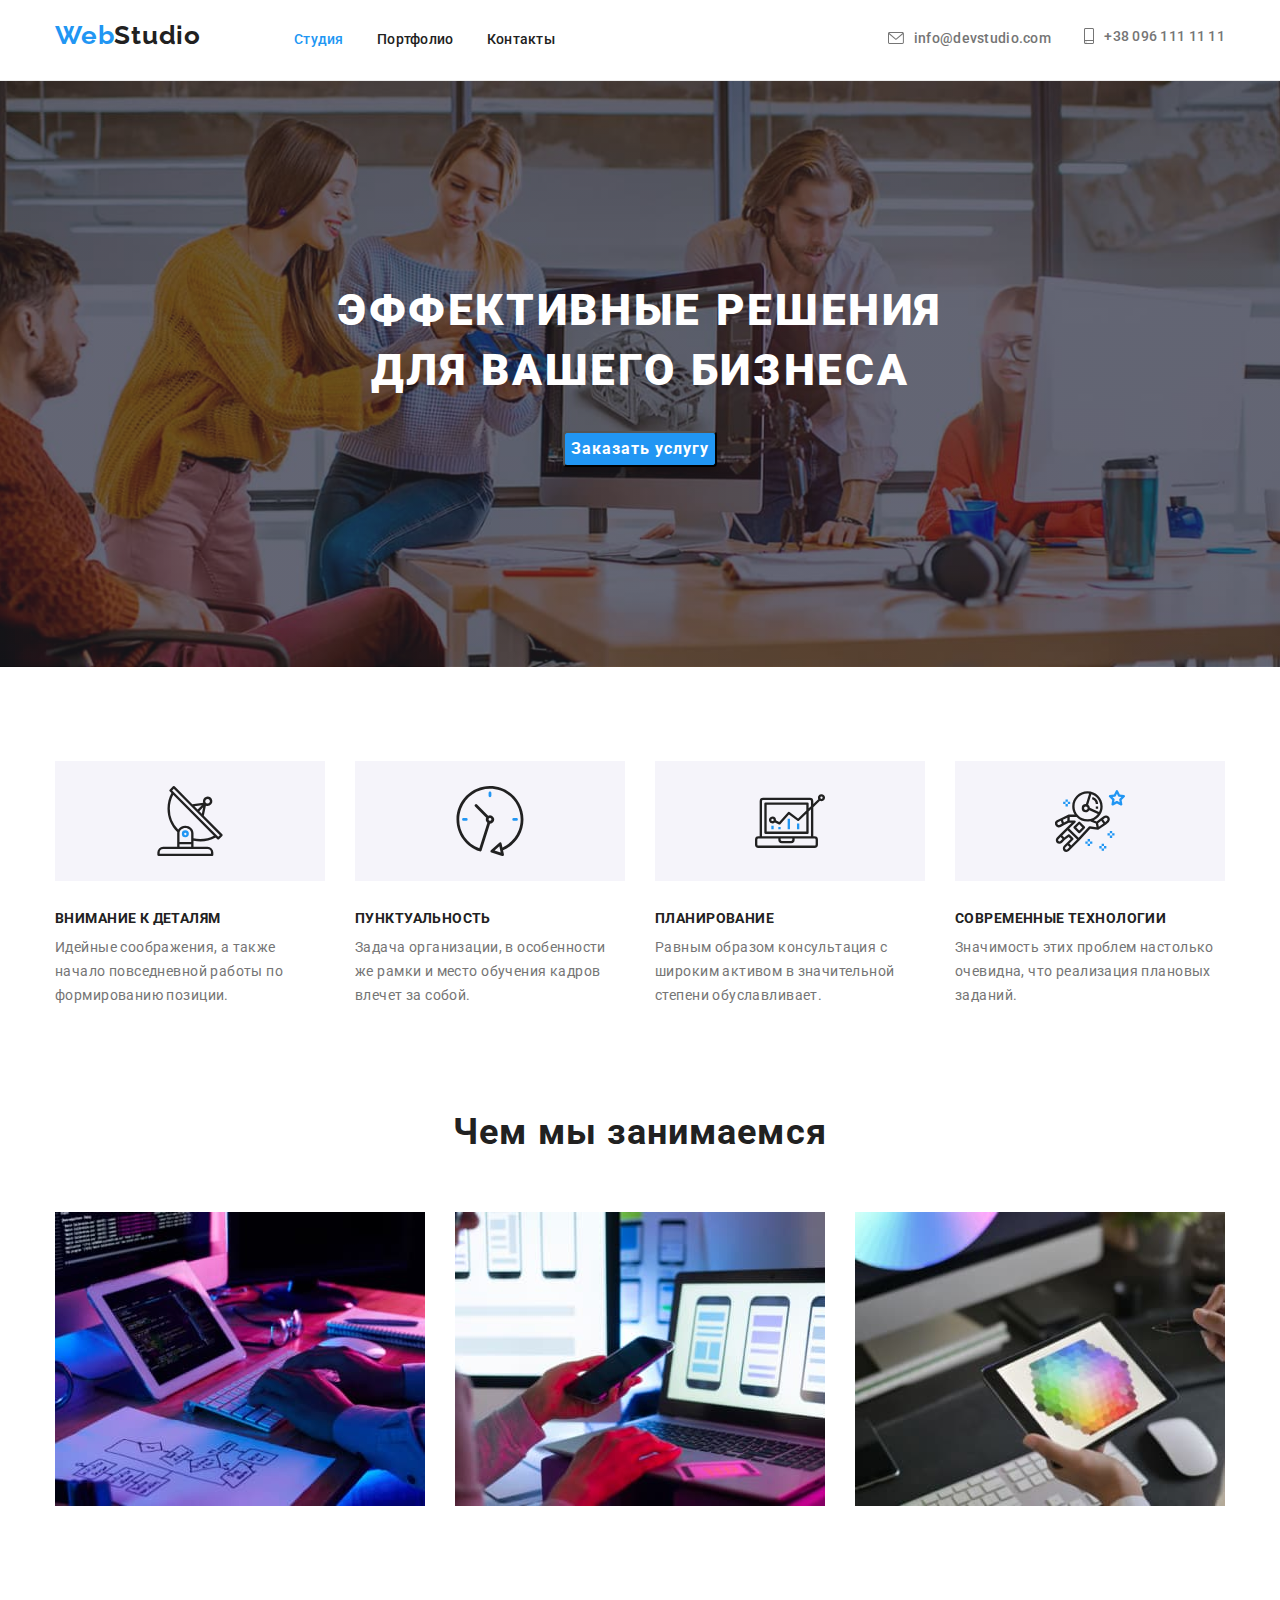
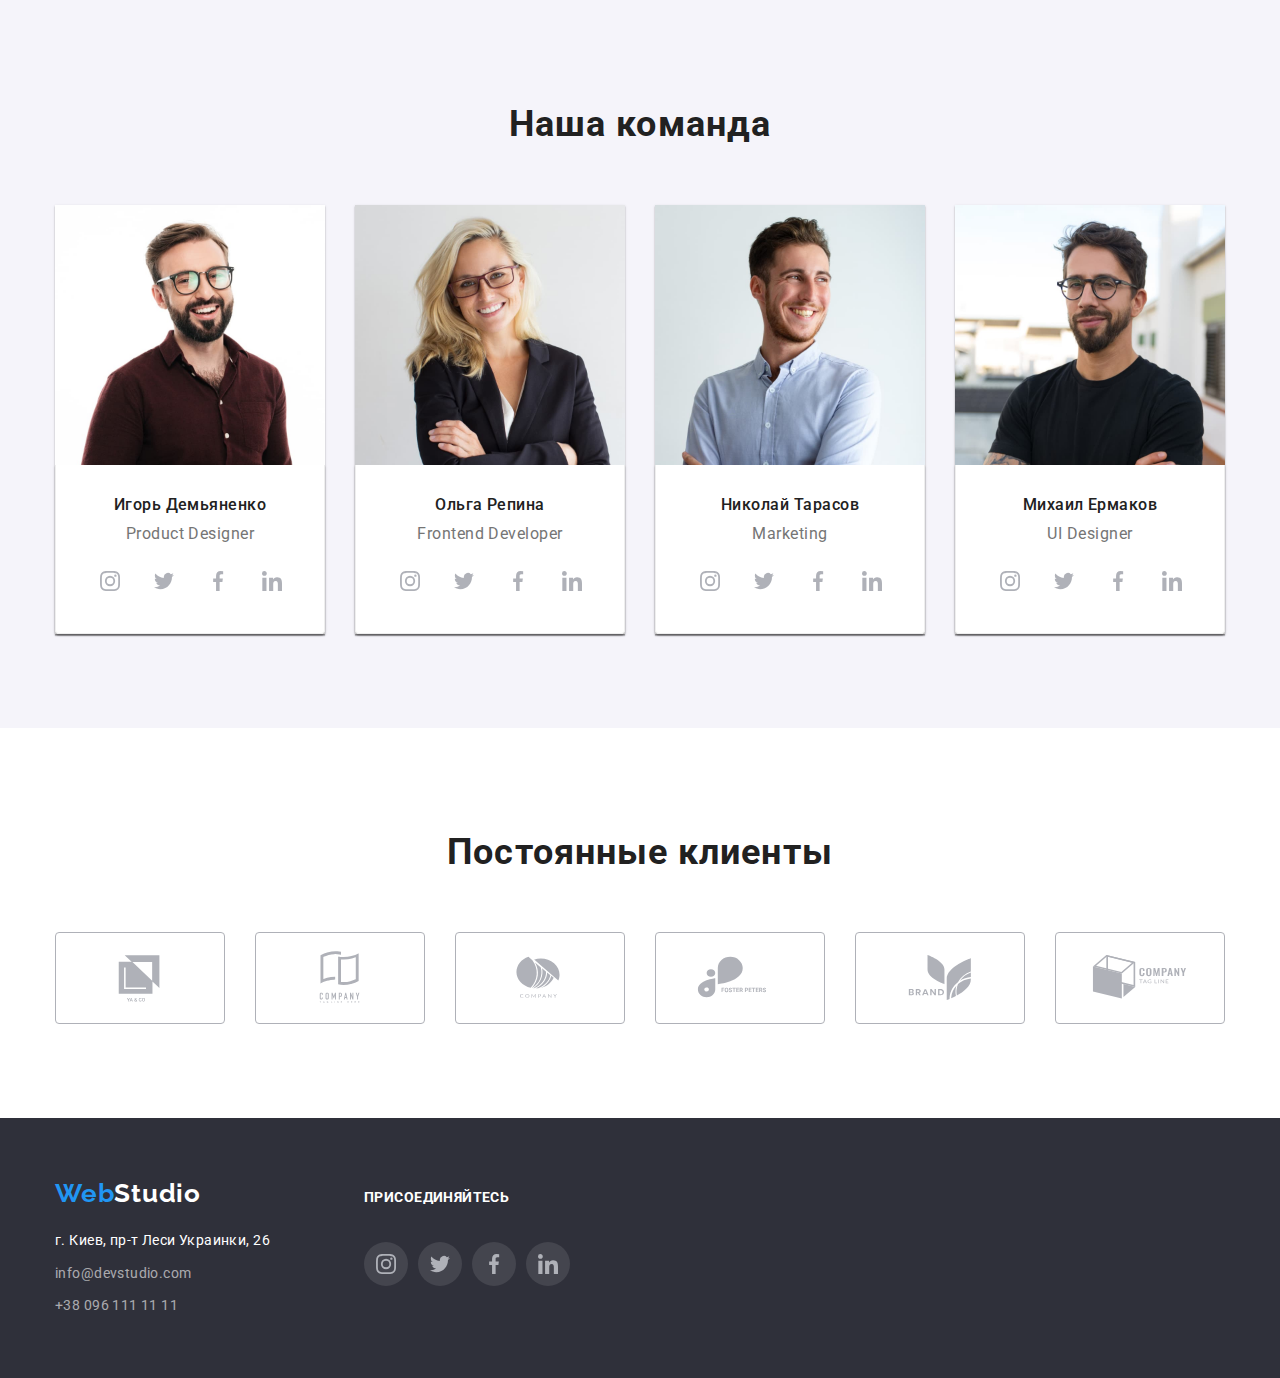
==== index.html @ 9ea5a052 "Виконання дз" ====
<!DOCTYPE html>
<html lang="ru">

<head>
    <meta charset="UTF-8">
    <meta http-equiv="X-UA-Compatible" content="IE=edge">
    <meta name="viewport" content="width=device-width, initial-scale=1.0">
    <title>Студия</title>
    <link rel="preconnect" href="https://fonts.googleapis.com">
    <link rel="preconnect" href="https://fonts.gstatic.com" crossorigin>
    <link href="https://fonts.googleapis.com/css2?family=Raleway:wght@700&family=Roboto:wght@400;500;700;900&display=swap"
        rel="stylesheet">
    <link rel="stylesheet" href="https://cdnjs.cloudflare.com/ajax/libs/modern-normalize/1.0.0/modern-normalize.min.css">
    <link rel="stylesheet" href="css/styles.css">
</head>

<body> 
    <!--Шапка-->
<header>
    <div class="container container-1">
        <a href="" class="logo" lang="en">Web<span class="logo-color">Studio</span></a>
        <nav>
            <ul class="list-nav" >
                <li class="position"><a href="./index.html" class="link active-page">Студия</a></li>
                <li class="position"><a href="./portfolio.html" class="link">Портфолио</a> </li>
                <li class="position"><a href="" class="link">Контакты</a></li>
            </ul>
        </nav>
        <ul class="contacts">
            <li class="position">
            <a href="mailto:info@devstudio.com" class="contact-link"> <svg class="click" width="16" height="12">
                            <use href="images/icons.svg/contacts.svg#icon-envelope"></use>
                        </svg>info@devstudio.com</a></li>
            <li class="position">
                   </a>
           <a href="tel:+380961111111" class="contact-link"> <svg class="click" width="10" height="16" >
                    <use href="images/icons.svg/contacts.svg#icon-smartphone" ></use>
                </svg>+38 096 111 11 11</a></li>
        </ul>
    </div>
</header>

    <!--Главный контент-->
    <main>
        <section class="main overlay"> <div class="container">
            <h1 class="main-title">Эффективные решения <br />для вашего бизнеса</h1>
            <button type="button" class="button">Заказать услугу</button>
        </div></section>
        <!--Особенности-->
       <section class="section"><div class="container">
            <ul class="features-list">
                <li class="list-item">
               <div class="item"> <svg  width="70" height="70"> <use href="images/icons.svg/icons.svg#icon-antenna-1"></use></svg>
                    </div><h3 class="feature">Внимание к деталям</h3>
                    <p class="feature-text">Идейные соображения, а также <br /> начало повседневной работы по <br /> формированию позиции.</p>
                </li>
                <li class="list-item"><div class="item"><svg  width="70" height="70">
                    <use href="images/icons.svg/icons.svg#icon-clock-1" ></use>
                </svg></div>
                    <h3 class="feature">Пунктуальность</h3>
                    <p class="feature-text">Задача организации, в особенности<br />же рамки и место обучения кадров<br />влечет за собой.</p>
                </li>
                <li class="list-item"><div class="item"> <svg width="70" height="70">
                    <use href="images/icons.svg/icons.svg#icon-diagram-1"></use>
                </svg></div>
                    <h3 class="feature">Планирование</h3>
                    <p class="feature-text">Равным образом консультация с<br />широким активом в значительной<br />степени обуславливает.</p>
                </li>
                <li class="list-item" ><div class="item"> <svg width="70" height="70">
                    <use href="images/icons.svg/icons.svg#icon-astronaut-1"></use>
                </svg></div>
                    <h3 class="feature">Современные технологии</h3>
                    <p class="feature-text">Значимость этих проблем настолько<br />очевидна, что реализация плановых<br />заданий.</p>
                </li>
            </ul></div>
        </section>
        <!--Чем мы занимаемся-->
        <section  class="features"> <div class="container">
            <h2 class="list">Чем мы занимаемся</h2>
            <ul class="features-list" >
                <li  class="list-img"><img src="images/img-1.jpg" alt="picture" width="370" ></li>
                <li  class="list-img"><img src="images/img-2.jpg" alt="picture" width="370"> </li>
                <li  class="list-img"><img src="images/img-3.jpg" alt="picture" width="370"> </li>
            </ul></div>
        </section>
 <!--Наша команда-->
        <section class="sections"><div class="container">
           
            <h2 class="list">Наша команда</h2>
            <ul class="team-block">
               
            <li  class="team"> <img src="images/img1.jpg" alt="photo" width="270">
                   <div class="team-name"> <h3 class="person">Игорь Демьяненко</h3>
                    <p class="team-member">Product Designer</p>
                <ul class="social-list">
                    <li><a href="#" class="master" aria-label="instagram">
               <svg class="icons"  width="20" height="20"><use href="./images/icons.svg/sprite.svg#instagram" class="instagram"></use></svg></a>
                    </li>
                    <li><a href="#" class="master" aria-label=" twitter">
                        <svg class="icons"  width="20" height="20">
                            <use href="./images/icons.svg/sprite.svg#twitter" class=" twitter"></use>
                        </svg></a>
                    </li>
                    <li><a href="#" class="master" aria-label="facebook">
                        <svg class="icons"  width="20" height="20">
                            <use href="./images/icons.svg/sprite.svg#facebook" class="facebook"></use>
                        </svg></a>
                    </li>
                    <li><a href="#" class="master" aria-label="linkedin">
                        <svg class="icons"  width="20" height="20">
                            <use href="./images/icons.svg/sprite.svg#linkedin" class="linkedin"></use>
                        </svg></a>
                    </li>
                </ul> </div>
            </li> 
            <li  class="team"><img src="images/img2.jpg" alt="photo" width="270">
                    <div class="team-name"> <h3 class="person">Ольга Репина</h3>
                    <p class="team-member">Frontend Developer</p>
                    <ul class="social-list">
                        <li><a href="#" class="master" aria-label="instagram">
                                <svg class="icons"  width="20" height="20">
                                    <use href="./images/icons.svg/sprite.svg#instagram" class="instagram"></use>
                                </svg></a>
                        </li>
                        <li><a href="#" class="master" aria-label=" twitter">
                                <svg class="icons"  width="20" height="20">
                                    <use href="./images/icons.svg/sprite.svg#twitter" class=" twitter"></use>
                                </svg></a>
                        </li>
                        <li><a href="#" class="master" aria-label="facebook">
                                <svg class="icons"  width="20" height="20">
                                    <use href="./images/icons.svg/sprite.svg#facebook" class="facebook"></use>
                                </svg></a>
                        </li>
                        <li><a href="#" class="master" aria-label="linkedin">
                                <svg class="icons"  width="20" height="20">
                                    <use href="./images/icons.svg/sprite.svg#linkedin" class="linkedin"></use>
                                </svg></a>
                        </li>
                    </ul></div>
             </li>
                <li  class="team">
                    <img src="images/img3.jpg" alt="photo" width="270">
                    <div class="team-name"> <h3 class="person">Николай Тарасов</h3>
                    <p class="team-member">Marketing</p>
                    <ul class="social-list">
                        <li><a href="#" class="master" aria-label="instagram">
                                <svg class="icons"  width="20" height="20">
                                    <use href="./images/icons.svg/sprite.svg#instagram" class="instagram"></use>
                                </svg></a>
                        </li>
                        <li><a href="#" class="master" aria-label=" twitter">
                                <svg class="icons"  width="20" height="20">
                                    <use href="./images/icons.svg/sprite.svg#twitter" class=" twitter"></use>
                                </svg></a>
                        </li>
                        <li><a href="#" class="master" aria-label="facebook">
                                <svg class="icons"  width="20" height="20">
                                    <use href="./images/icons.svg/sprite.svg#facebook" class="facebook"></use>
                                </svg></a>
                        </li>
                        <li><a href="#" class="master" aria-label="linkedin">
                                <svg class="icons"  width="20" height="20">
                                    <use href="./images/icons.svg/sprite.svg#linkedin" class="linkedin"></use>
                                </svg></a>
                        </li>
                    </ul></div>
                </li>
                   <li  class="team">
                    <img src="images/img4.jpg" alt="photo" width="270">
                    <div class="team-name"> <h3 class="person">Михаил Ермаков</h3>
                    <p class="team-member">UI Designer</p> 
                    <ul class="social-list">
                        <li><a href="#" class="master" aria-label="instagram">
                                <svg class="icons"  width="20" height="20">
                                    <use href="./images/icons.svg/sprite.svg#instagram" class="instagram"></use>
                                </svg></a>
                        </li>
                        <li><a href="#" class="master" aria-label=" twitter">
                                <svg class="icons"  width="20" height="20">
                                    <use href="./images/icons.svg/sprite.svg#twitter" class=" twitter"></use>
                                </svg></a>
                        </li>
                        <li><a href="#" class="master" aria-label="facebook">
                                <svg class="icons"  width="20" height="20">
                                    <use href="./images/icons.svg/sprite.svg#facebook" class="facebook"></use>
                                </svg></a>
                        </li>
                        <li><a href="#" class="master" aria-label="linkedin">
                                <svg class="icons" width="20" height="20">
                                    <use href="./images/icons.svg/sprite.svg#linkedin" class="linkedin"></use>
                                </svg></a>
                        </li>
                    </ul></div>
               </li>
            </ul></div>
        </section>
        <section class="section" >
            <div class="container">
                <h2 class="list">Постоянные клиенты</h2>
                <ul class="client-list">
                    <li class="client-link"><a href="#" class="client" aria-label="icon-client-1">
                            <svg class="icon-client" width="170" height="92">
                                <use href="./images/icons.svg/clients.svg#icon-client-1" class="icon-client"></use>
                            </svg></a>
                    </li>
                    <li class="client-link"><a href="#" class="client" aria-label=" icon-client-2">
                            <svg class="icon-client" width="170" height="92">
                                <use href="./images/icons.svg/clients.svg#icon-client-2" class="icon-client"></use>
                            </svg></a>
                    </li>
                    <li class="client-link"><a href="#" class="client" aria-label="icon-client-3">
                            <svg class="icon-client" width="170" height="92">
                                <use href="./images/icons.svg/clients.svg#icon-client-3" class="icon-client"></use>
                            </svg></a>
                    </li>
                    <li class="client-link"><a href="#" class="client" aria-label="icon-client-4">
                            <svg class="icon-client" width="170" height="92">
                                <use href="./images/icons.svg/clients.svg#icon-client-4" class="icon-client"></use>
                            </svg></a>
                    </li>
                    <li class="client-link"><a href="#" class="client" aria-label="icon-client-5">
                            <svg class="icon-client" width="170" height="92">
                                <use href="./images/icons.svg/clients.svg#icon-client-5" class="icon-client"></use>
                            </svg></a>
                    </li>
                    <li class="client-link"><a href="#" class="client" aria-label="icon-client-6">
                            <svg class="icon-client" width="170" height="92">
                                <use href="./images/icons.svg/clients.svg#icon-client-6" class="icon-client"></use>
                            </svg></a>
                    </li>
                </ul>
            </div>
        </section>
    </main>
    <footer class="footer"><div class="container container-1">
    <div><a href="" class="logo" lang="en">Web<span class="logo-colors">Studio</span></a>
        <address class="address">
            г. Киев, пр-т Леси Украинки, 26
            <ul class="address-nav">
                <li><a href="mailto:info@devstudio.com" class="contact-links ">info@devstudio.com</a></li>
                <li class="imail"><a href="tel:+380961111111" class="contact-links">+38 096 111 11 11</a></li>
            </ul></address></div>
            <section class="block-footer">
                <p class="welcome">присоединяйтесь</p>
        <ul class="social-list">
            <li class="social"><a href="#" class="masters" aria-label="instagram">
                    <svg class="icons" width="20" height="20">
                        <use href="./images/icons.svg/sprite.svg#instagram" class="instagram"></use>
                    </svg></a>
            </li>
            <li class="social"><a href="#" class="masters" aria-label=" twitter">
                    <svg class="icons" width="20" height="20">
                        <use href="./images/icons.svg/sprite.svg#twitter" class=" twitter"></use>
                    </svg></a>
            </li>
            <li class="social"><a href="#" class="masters" aria-label="facebook">
                    <svg class="icons" width="20" height="20">
                        <use href="./images/icons.svg/sprite.svg#facebook" class="facebook"></use>
                    </svg></a>
            </li>
            <li class="social"><a href="#" class="masters" aria-label="linkedin">
                    <svg class="icons" width="20" height="20">
                        <use href="./images/icons.svg/sprite.svg#linkedin" class="linkedin"></use>
                    </svg></a>
            </li>
        </ul></section></div>
        
    </footer>
</body>

</html>
---- css/styles.css ----
/*Cтили для index.html i portfolio.html*/
:root {
  --title-text-color: #212121;
  --primary-text-color: #757575;
  --accent-color: #2196f3;
  --primary-white-color: #ffffff;
}

body {
  font-family: 'Roboto', sans-serif;
  color: var(--title-text-color);
  background: var(--title-white-color);
}
ul {
  list-style: none;
}

ul,
h1,
h2,
h3,
h4,
h5,
h6,
p {
  margin: 0;
  padding-left: 0;
}
a {
  text-decoration: none;
}
.logo {
  font-family: Raleway, sans-serif;
  font-weight: 700;
  font-size: 26px;
  line-height: 1.19;
  letter-spacing: 0.03em;
  color: var(--accent-color);
  margin-right: 93px;
}

.logo-color {
  color: var(--title-text-color);
}
.link {
  display: block;
  padding-top: 32px;
  padding-bottom: 32px;
}
.list-nav,
.link {
  font-size: 14px;
  font-weight: 500;
  line-height: 1.14;
  letter-spacing: 0.02em;
  color: var(--title-text-color);
}

.active-page {
  color: var(--accent-color);
}
.contacts {
  font-size: 14px;
  font-weight: 500;
  line-height: 1.17;
  letter-spacing: 0.02em;
  margin-left: auto;
}

.contact-link {
  display: flex;
  align-items: center;
  color: var(--primary-text-color);
}
.click {
  margin-right: 10px;
  fill: currentColor;
}

.contact-click:hover .click,
.contact-click:focus .click {
  fill: var(--accent-color);
}

.contact-link:hover,
.contact-link:focus {
  color: var(--accent-color);
}
.link:hover,
.logo:hover,
.logo-color:hover {
  color: var(--accent-color);
}
.mail-icon {
  width: 16px;
  height: 12px;
  margin-right: 10px;
  fill: var(--primary-text-color);
}
.link:focus,
.logo:focus,
.logo-color:focus {
  color: var(--primary-white-color);
}
/*Главный контент*/
.main {
  padding-bottom: 200px;
  padding-top: 200px;
  text-align: center;
  background: #2f303a;
}
.overlay {
  background-image: linear-gradient(rgba(47, 48, 58, 0.4), rgba(47, 48, 58, 0.4)),
    url(../images/Img.jpg);
  max-width: 1600px;
  background-repeat: no-repeat;
  background-position: center;
  background-size: cover;
  margin-left: auto;
  margin-right: auto;
}
.main-title {
  font-weight: 900;
  font-size: 44px;
  line-height: 1.36;
  letter-spacing: 0.06em;
  text-transform: uppercase;
  color: var(--primary-white-color);
  margin-bottom: 30px;
}
.button {
  font-size: 16px;
  line-height: 1.87;
  font-weight: 700;
  display: inline-block;
  align-items: center;
  text-align: center;
  letter-spacing: 0.06em;
  color: #ffffff;
  box-shadow: 0px 4px 4px rgba(0, 0, 0, 0.15);
  border-radius: 4px;
  background: #2196f3;
  margin-right: auto;
  margin-left: auto;
}

.button:hover {
  background: #188ce8;
}
.button:focus {
  color: var(--accent-color);
  background: var(--primary-white-color);
}

/*Особенности*/
.features-list {
  display: flex;
}

.features {
  padding-bottom: 94px;
}
.feature {
  font-weight: 700;
  line-height: 1.14;
  text-transform: uppercase;
  color: var(--title-text-color);
  font-size: 14px;
  letter-spacing: 0.03em;
  text-transform: uppercase;
  margin-bottom: 10px;
}

.feature-text {
  line-height: 1.71;
  font-size: 14px;
  letter-spacing: 0.03em;
  color: var(--primary-text-color);
  margin: 0px;
}

/*Деятельность-команда*/
.section {
  padding-bottom: 94px;
  padding-top: 94px;
}
.sections {
  background: #f5f4fa;
  padding-bottom: 94px;
  padding-top: 94px;
}
.list {
  font-weight: 700;
  font-size: 36px;
  line-height: 1.67;
  text-align: center;
  letter-spacing: 0.03em;
  color: var(--title-text-color);
  margin-bottom: 50px;
}
.team {
  line-height: 1.19;
  text-align: center;
  letter-spacing: 0.03em;
  color: #212121;
  background: var(--primary-white-color);
  width: 270px;
  display: inline-block;
  justify-content: center;
  margin-right: 30px;
  box-shadow: 0px 1px 3px rgba(0, 0, 0, 0.12), 0px 1px 1px rgba(0, 0, 0, 0.14),
    0px 2px 1px rgba(0, 0, 0, 0.2);
}
.team:last-child {
  margin-right: 0px;
}

.team-name {
  box-shadow: 0px 1px 3px rgba(0, 0, 0, 0.12), 0px 1px 1px rgba(0, 0, 0, 0.14),
    0px 2px 1px rgba(0, 0, 0, 0.2);
  padding: 30px 32px;
  border: 1px solid #eeeeee;
  border-top: 0;
  border-radius: 0px 0px 4px 4px;
}
.person {
  font-size: 16px;
  font-weight: 500;
  margin-bottom: 10px;
}
.team-member {
  font-weight: 400;
  color: var(--primary-text-color);
  margin-bottom: 16px;
}
.footer {
  color: var(--primary-white-color);
  background: #2f303a;
  padding-top: 60px;
  padding-bottom: 60px;
}
.contact-links {
  color: rgba(255, 255, 255, 0.6);
}
.logo-colors {
  color: var(--primary-white-color);
}
.address {
  font-style: normal;
  font-size: 14px;
  line-height: 1.71;
  letter-spacing: 0.03em;
  margin-top: 20px;
}
.address-nav {
  margin-left: auto;
  margin-top: 9px;
}
.imail {
  margin-top: 9px;
}
/*Портфолио*/
.buttons {
  font-weight: 500;
  font-size: 16px;
  line-height: 1.62;
  text-align: center;
  letter-spacing: 0.03em;
  color: var(--title-text-color);
  background: #f5f4fa;
  border-radius: 4px;
  cursor: pointer;
  border: none;
  padding: 6px 22px 6px 22px;
}
.buttons:hover {
  color: var(--primary-white-color);
  background: var(--accent-color);
  box-shadow: 0px 3px 1px rgba(0, 0, 0, 0.1), 0px 1px 2px rgba(0, 0, 0, 0.08),
    0px 2px 2px rgba(0, 0, 0, 0.12);
  border-radius: 4px;
}
.buttons:focus {
  color: var(--title-text-color);
  box-shadow: 0px 3px 1px rgba(0, 0, 0, 0.1), 0px 1px 2px rgba(0, 0, 0, 0.08),
    0px 2px 2px rgba(0, 0, 0, 0.12);
  border-radius: 4px;
  background: var(--accent-color);
}

.work {
  background: var(--primary-white-color);
}

.icon {
  width: 16px;
  height: 12px;
  margin-right: 10px;
  fill: var(--primary-text-color);
  background-size: contain;
  content: '';
}

.work-name {
  font-weight: 700;
  font-size: 18px;
  line-height: 2;
  letter-spacing: 0.06em;
  color: var(--title-text-color);
  margin-bottom: 4px;
}
.title {
  font-size: 16px;
  line-height: 1.87;
  letter-spacing: 0.03em;
  color: var(--primary-text-color);
  width: 322px;
}
img {
  display: block;
  max-width: 100%;
  height: auto;
}
header {
  border-bottom: 1px solid #ececec;
}
.container {
  width: 1200px;
  margin: 0 auto;
  padding-left: 15px;
  padding-right: 15px;
}
.container-1 {
  display: flex;
  align-items: baseline;
}
.position {
  display: inline-flex;
  margin-right: 30px;
}
.position:last-child {
  margin-right: 0;
}
.list-item {
  width: 270px;
  margin-right: 30px;
}
.social-list {
  width: 206px;
  height: 44px;
  margin-left: auto;
  margin-right: auto;
}
.master {
  display: flex;
  width: 44px;
  height: 44px;
  border-radius: 50%;
  justify-content: center;
  align-items: center;
  background-color: var(--primary-white-color);
}
.icons {
  fill: #afb1b8;
}
.master:hover,
.master:focus {
  background-color: var(--accent-color);
}
.master:hover .icons,
.master:focus .icons {
  fill: var(--primary-white-color);
}

.instagram {
  width: 20px;
  height: 20px;
  justify-content: center;
}
.twitter {
  width: 20px;
  height: 20px;
  justify-content: center;
}
.linkedin {
  justify-content: center;
  width: 20px;
  height: 20px;
}
.facebook {
  justify-content: center;
  width: 20px;
  height: 20px;
}

.social-list {
  display: flex;
  justify-content: center;
}
.social-list li:not(:last-child) {
  margin-right: 10px;
}
.list-item:last-child {
  margin-right: 0px;
}
.list-img {
  margin-right: 30px;
}

.list-img:last-child {
  margin-right: 0px;
}

.team:first-child {
  margin-left: 0px;
}
.team:last-child {
  margin-right: 0px;
}
.team-block {
  padding: 0%;
  margin: 0px;
  display: inline-flex;
}
.portfolio {
  margin-right: 8px;
}
.portfolio:last-child {
  margin-right: 0px;
}

.portfolio-list {
  display: flex;
  margin-bottom: 50px;
  justify-content: center;
}
.picture-list {
  display: flex;
  flex-wrap: wrap;
}
.work-list {
  width: 370px;
}

.picture-list > .work-list {
  margin: 0 30px 30px 0;
}

.work-list:nth-child(3n) {
  margin-right: 0px;
}

.work-list:nth-child(n + 7) {
  margin-bottom: 0px;
}
.welcome {
  font-weight: 700;
  font-size: 14px;
  line-height: 1.14;
  letter-spacing: 0.03em;
  text-transform: uppercase;
  color: #ffffff;
  margin-bottom: 36px;
}
.block-footer {
  display: flex;
  justify-content: center;
  flex-direction: column;
  width: 206px;
  margin-left: 70px;
}
.masters {
  display: flex;
  width: 44px;
  height: 44px;
  border-radius: 50%;
  justify-content: center;
  align-items: center;
  background-color: rgba(255, 255, 255, 0.1);
}
.masters:hover,
.masters:focus {
  background-color: var(--accent-color);
}
.masters:hover .icons,
.masters:focus .icons {
  fill: var(--primary-white-color);
}
.client {
  display: flex;
  width: 170px;
  height: 92px;
  justify-content: center;
  align-items: center;
  background-color: var(--primary-white-color);
  border: 1px solid #afb1b8;
  box-sizing: border-box;
  border-radius: 4px;
}
.client-list {
  display: flex;
  justify-content: center;
  margin-left: auto;
  margin-right: auto;
}
.client-link {
  margin-right: 30px;
}
.client-link:last-child {
  margin-right: 0px;
}
.icon-client {
  display: flex;
  justify-content: center;
  align-content: center;
  width: 106px;
  height: 60px;
  fill: #afb1b8;
}

.client:hover,
.client:focus {
  border-color: var(--accent-color);
}

.client:hover .icon-client,
.client:focus .icon-client {
  fill: var(--accent-color);
}

.item {
  display: flex;
  align-items: center;
  justify-content: center;
  height: 120px;
  background-color: #f5f4fa;
  margin-bottom: 30px;
}

.element {
  padding: 20px 24px;
  border: 1px solid #eeeeee;
}
.work-list:hover,
.work-list:focus {
  box-shadow: 0px 1px 1px rgba(0, 0, 0, 0.12), 0px 4px 4px rgba(0, 0, 0, 0.06),
    1px 4px 6px rgba(0, 0, 0, 0.16);
}
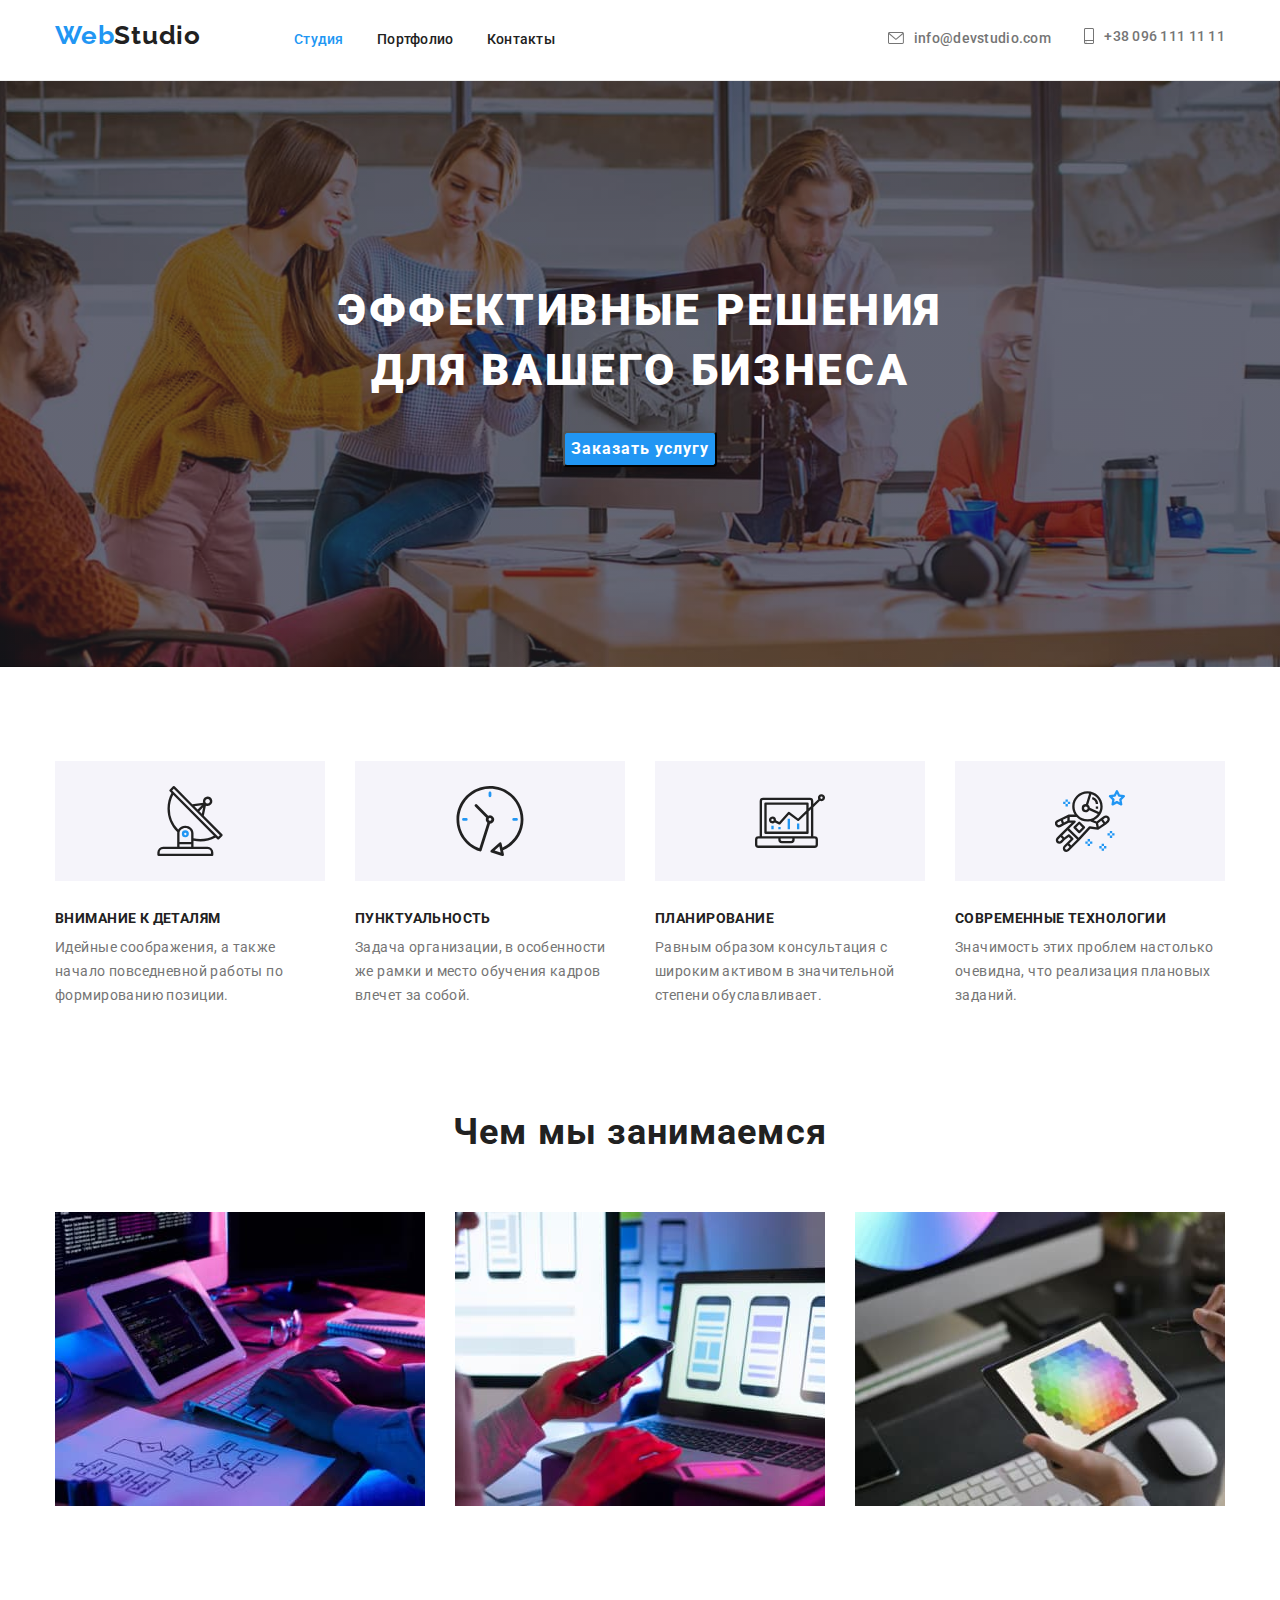
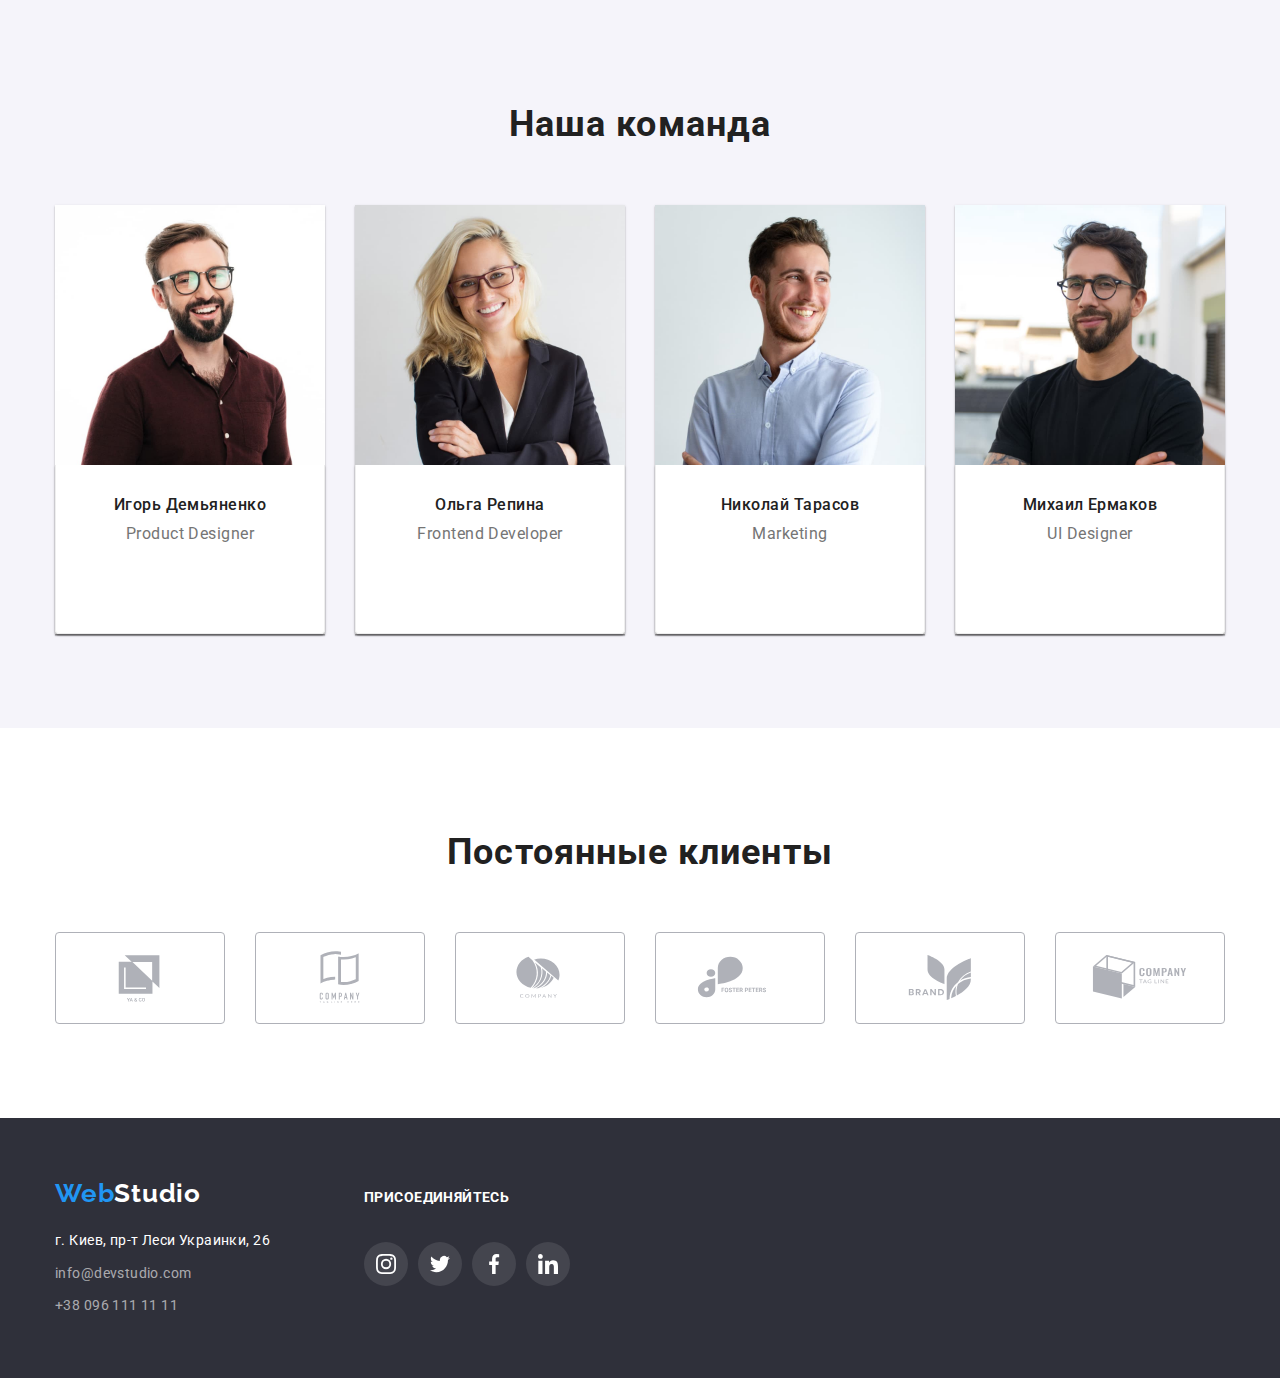
==== commit 827447ca: "Внесення правок" ====
--- a/index.html
+++ b/index.html
@@ -241,7 +241,7 @@
                 <li><a href="mailto:info@devstudio.com" class="contact-links ">info@devstudio.com</a></li>
                 <li class="imail"><a href="tel:+380961111111" class="contact-links">+38 096 111 11 11</a></li>
             </ul></address></div>
-            <section class="block-footer">
+            <div class="block-footer">
                 <p class="welcome">присоединяйтесь</p>
         <ul class="social-list">
             <li class="social"><a href="#" class="masters" aria-label="instagram">
@@ -264,7 +264,7 @@
                         <use href="./images/icons.svg/sprite.svg#linkedin" class="linkedin"></use>
                     </svg></a>
             </li>
-        </ul></section></div>
+        </ul></div></div>
         
     </footer>
 </body>
--- a/css/styles.css
+++ b/css/styles.css
@@ -291,7 +291,34 @@
 .work {
   background: var(--primary-white-color);
 }
-
+.work-list:hover,
+.work-list:focus {
+  box-shadow: 0px 1px 1px rgba(0, 0, 0, 0.12), 0px 4px 4px rgba(0, 0, 0, 0.06),
+    1px 4px 6px rgba(0, 0, 0, 0.16);
+}
+.work-list {
+  width: 370px;
+}
+.picture-list > .work-list {
+  margin: 0 30px 30px 0;
+}
+
+.work-list:nth-child(3n) {
+  margin-right: 0px;
+}
+
+.work-list:nth-child(n + 7) {
+  margin-bottom: 0px;
+}
+
+.work-name {
+  font-weight: 700;
+  font-size: 18px;
+  line-height: 2;
+  letter-spacing: 0.06em;
+  color: var(--title-text-color);
+  margin-bottom: 4px;
+}
 .icon {
   width: 16px;
   height: 12px;
@@ -301,14 +328,6 @@
   content: '';
 }
 
-.work-name {
-  font-weight: 700;
-  font-size: 18px;
-  line-height: 2;
-  letter-spacing: 0.06em;
-  color: var(--title-text-color);
-  margin-bottom: 4px;
-}
 .title {
   font-size: 16px;
   line-height: 1.87;
@@ -361,7 +380,7 @@
   background-color: var(--primary-white-color);
 }
 .icons {
-  fill: #afb1b8;
+  fill: var(--primary-white-color);
 }
 .master:hover,
 .master:focus {
@@ -438,21 +457,7 @@
   display: flex;
   flex-wrap: wrap;
 }
-.work-list {
-  width: 370px;
-}
-
-.picture-list > .work-list {
-  margin: 0 30px 30px 0;
-}
-
-.work-list:nth-child(3n) {
-  margin-right: 0px;
-}
-
-.work-list:nth-child(n + 7) {
-  margin-bottom: 0px;
-}
+
 .welcome {
   font-weight: 700;
   font-size: 14px;
@@ -540,9 +545,5 @@
 .element {
   padding: 20px 24px;
   border: 1px solid #eeeeee;
-}
-.work-list:hover,
-.work-list:focus {
-  box-shadow: 0px 1px 1px rgba(0, 0, 0, 0.12), 0px 4px 4px rgba(0, 0, 0, 0.06),
-    1px 4px 6px rgba(0, 0, 0, 0.16);
-}
+  border-top: 0px;
+}
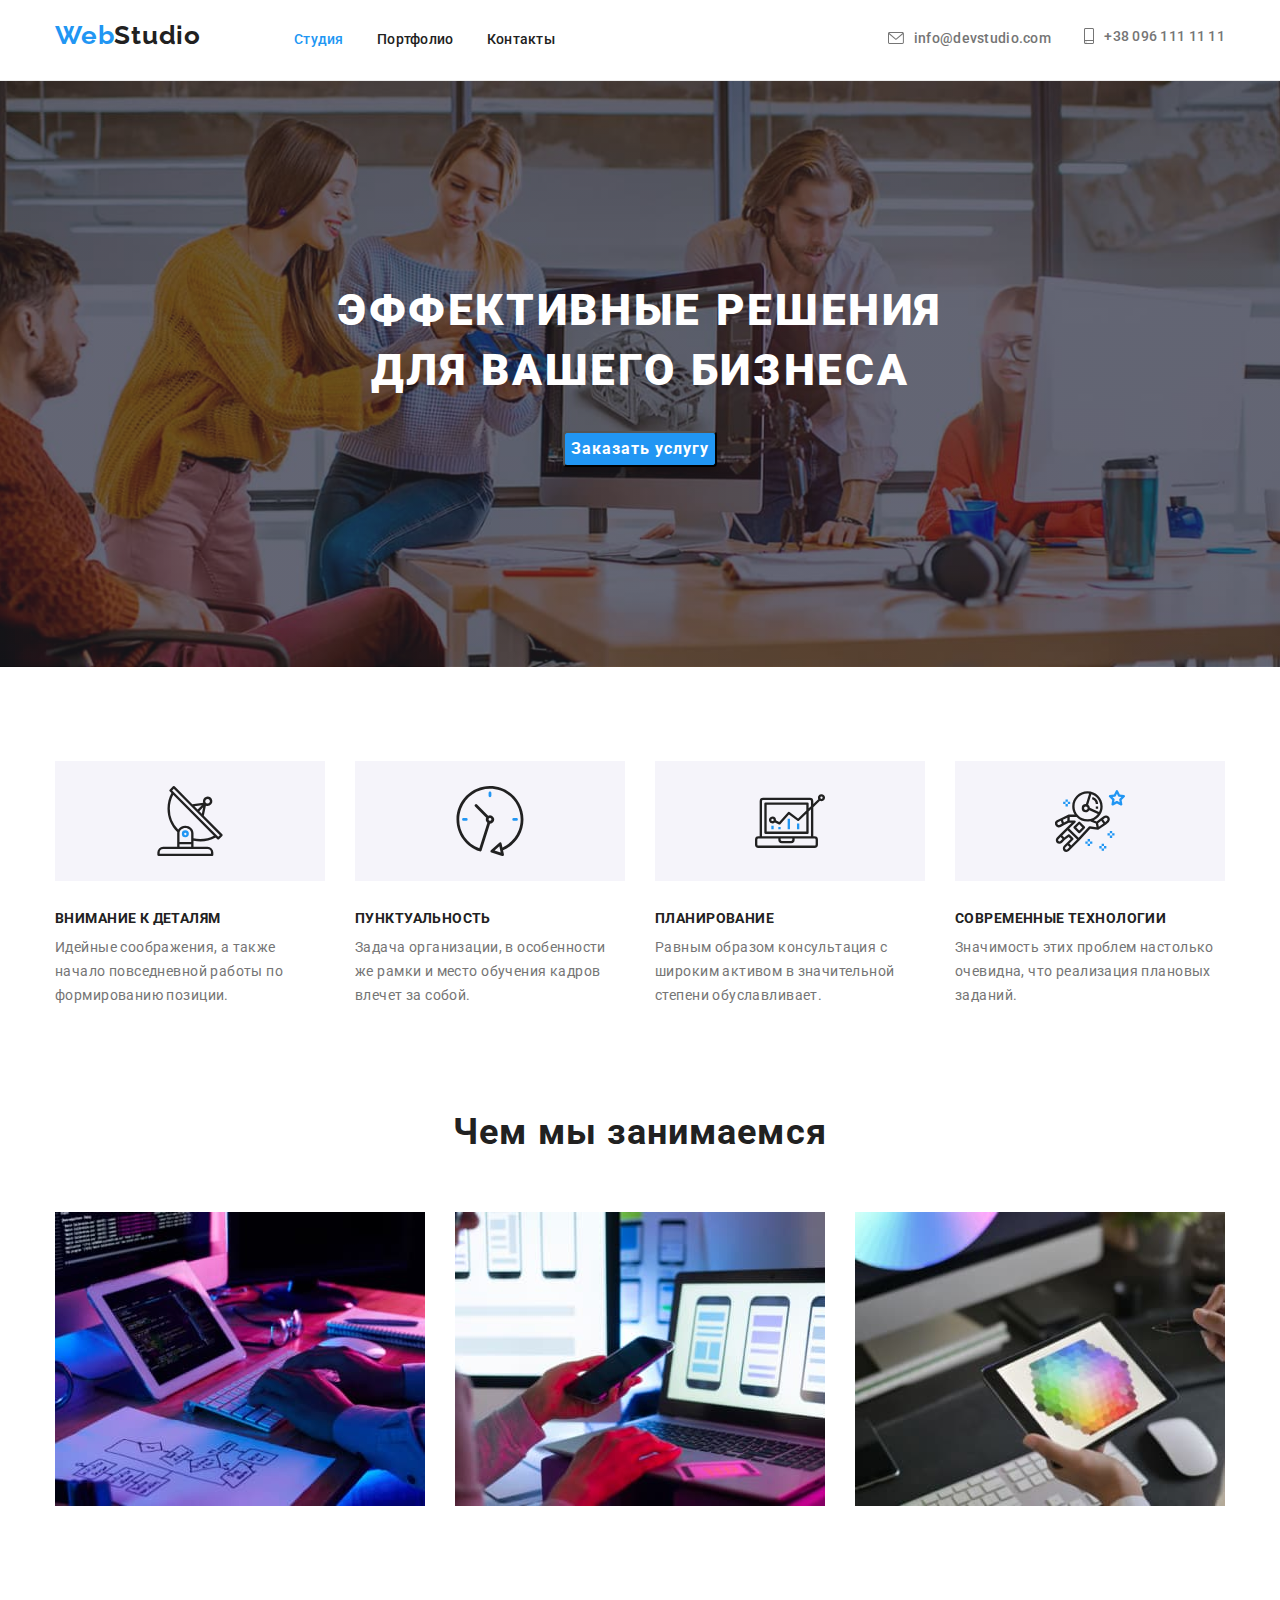
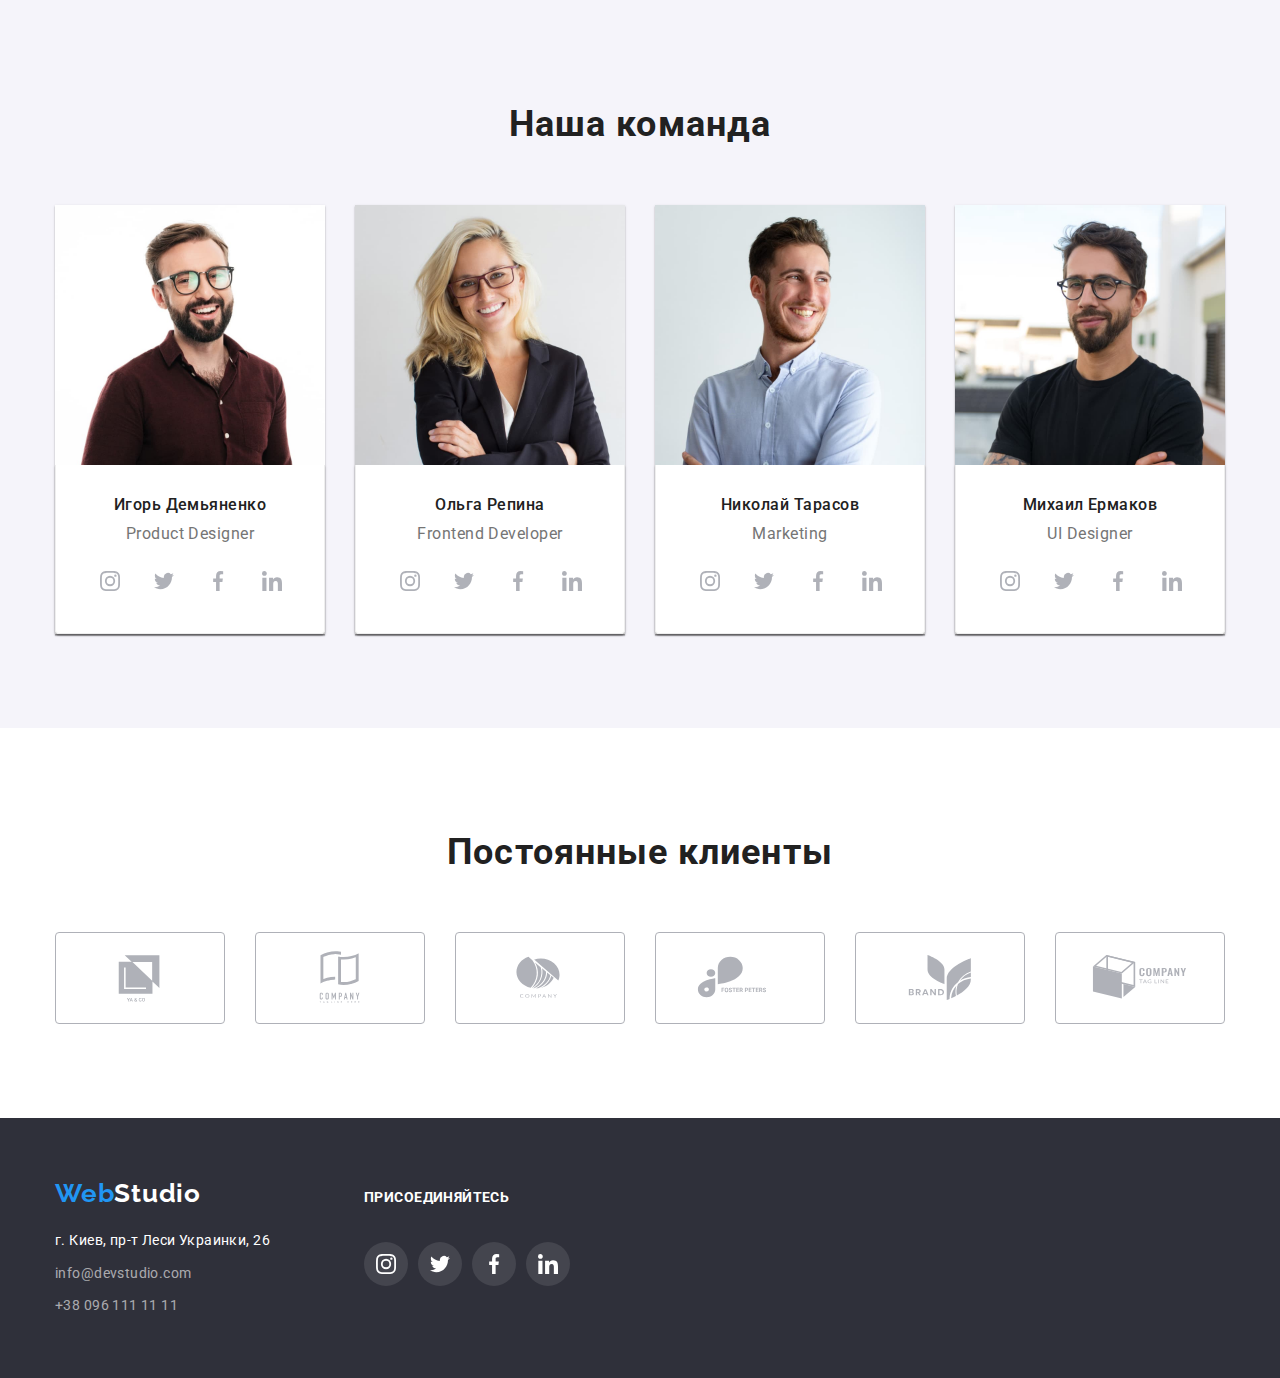
==== commit c647c1e6: "внесення правок" ====
--- a/index.html
+++ b/index.html
@@ -245,22 +245,22 @@
                 <p class="welcome">присоединяйтесь</p>
         <ul class="social-list">
             <li class="social"><a href="#" class="masters" aria-label="instagram">
-                    <svg class="icons" width="20" height="20">
+                    <svg class="icones" width="20" height="20">
                         <use href="./images/icons.svg/sprite.svg#instagram" class="instagram"></use>
                     </svg></a>
             </li>
             <li class="social"><a href="#" class="masters" aria-label=" twitter">
-                    <svg class="icons" width="20" height="20">
+                    <svg class="icones" width="20" height="20">
                         <use href="./images/icons.svg/sprite.svg#twitter" class=" twitter"></use>
                     </svg></a>
             </li>
             <li class="social"><a href="#" class="masters" aria-label="facebook">
-                    <svg class="icons" width="20" height="20">
+                    <svg class="icones" width="20" height="20">
                         <use href="./images/icons.svg/sprite.svg#facebook" class="facebook"></use>
                     </svg></a>
             </li>
             <li class="social"><a href="#" class="masters" aria-label="linkedin">
-                    <svg class="icons" width="20" height="20">
+                    <svg class="icones" width="20" height="20">
                         <use href="./images/icons.svg/sprite.svg#linkedin" class="linkedin"></use>
                     </svg></a>
             </li>
--- a/css/styles.css
+++ b/css/styles.css
@@ -291,8 +291,9 @@
 .work {
   background: var(--primary-white-color);
 }
-.work-list:hover,
-.work-list:focus {
+.work:hover,
+.work:focus {
+  display: block;
   box-shadow: 0px 1px 1px rgba(0, 0, 0, 0.12), 0px 4px 4px rgba(0, 0, 0, 0.06),
     1px 4px 6px rgba(0, 0, 0, 0.16);
 }
@@ -379,8 +380,11 @@
   align-items: center;
   background-color: var(--primary-white-color);
 }
+.icones {
+  fill: var(--primary-white-color);
+}
 .icons {
-  fill: var(--primary-white-color);
+  fill: #afb1b8;
 }
 .master:hover,
 .master:focus {
